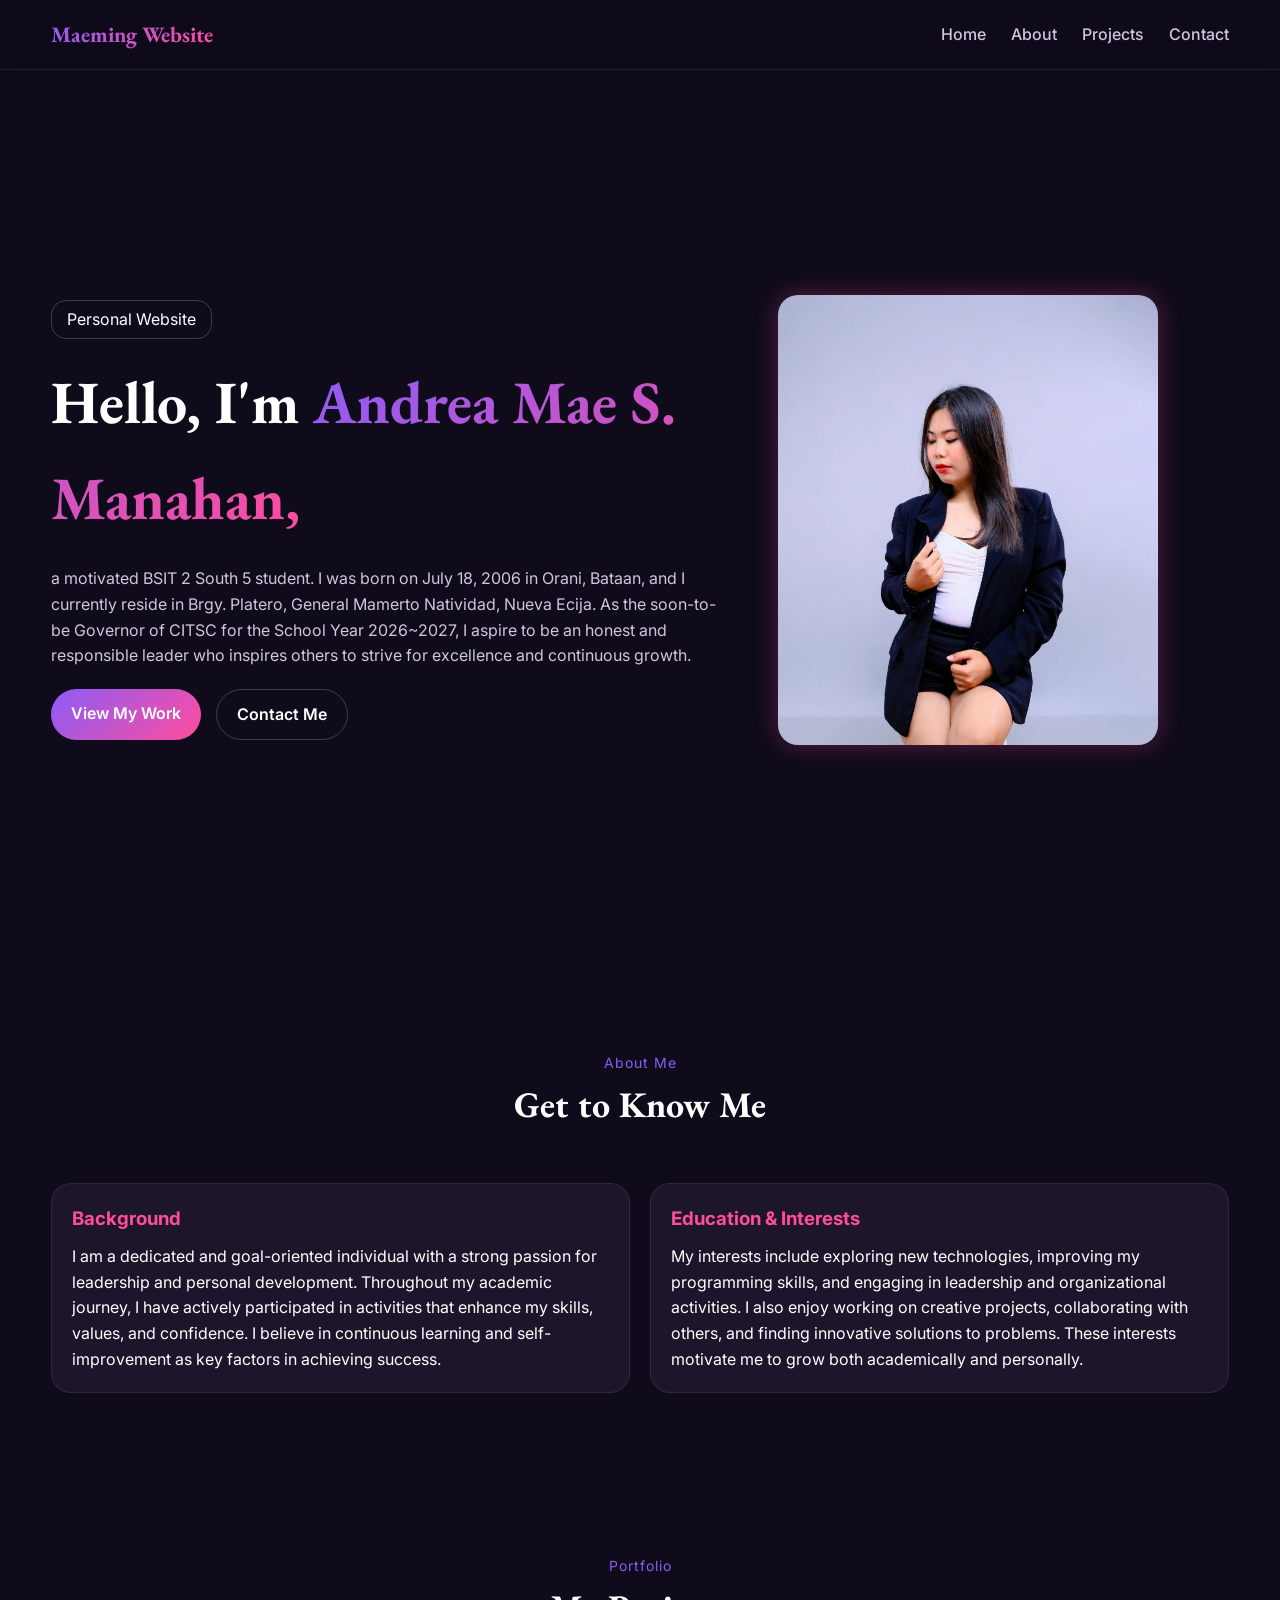
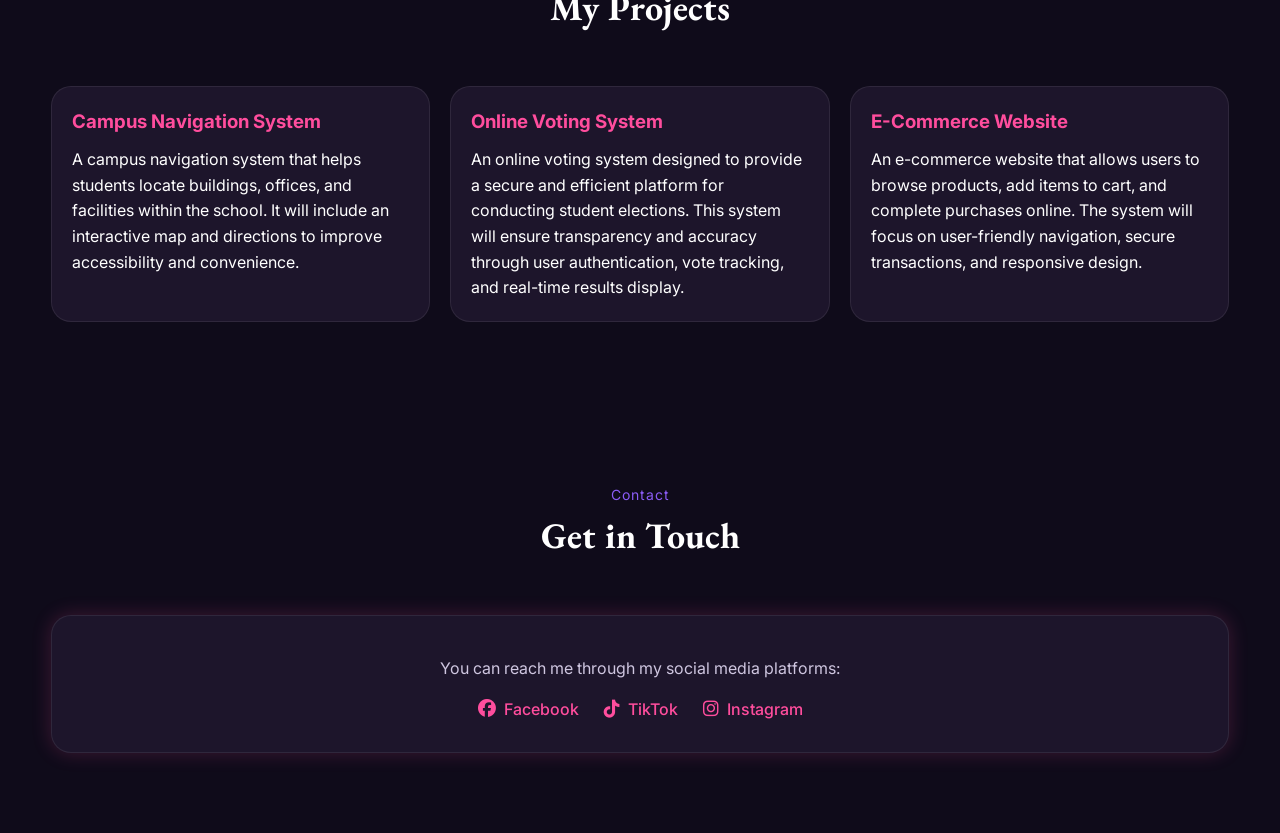
==== index.html @ f9fed1a8 "final" ====
<!DOCTYPE html>
<html lang="en">
<head>
  <meta charset="UTF-8" />
  <meta name="viewport" content="width=device-width, initial-scale=1.0" />
  <title>My Personal Website</title>
  <link rel="preconnect" href="https://fonts.googleapis.com">
  <link rel="preconnect" href="https://fonts.gstatic.com" crossorigin>
  <link href="https://fonts.googleapis.com/css2?family=EB+Garamond:wght@400;500;600;700&family=Inter:wght@400;500;600;700&display=swap" rel="stylesheet">
  <link rel="stylesheet" href="https://cdnjs.cloudflare.com/ajax/libs/font-awesome/6.5.0/css/all.min.css">
  <link rel="stylesheet" href="/style/my_website.css" />
</head>
<body>
  <header class="navbar">
    <div class="nav-inner">
      <a href="#home" class="website-title">Maeming Website</a>
      <nav>
        <ul class="nav-links" id="navLinks">
          <li><a href="#home">Home</a></li>
          <li><a href="#about">About</a></li>
          <li><a href="#projects">Projects</a></li>
          <li><a href="#contact">Contact</a></li>
        </ul>
      </nav>
      <button class="menu-btn" id="menuBtn">Menu</button>
    </div>
  </header>

  <main>
    <section class="home" id="home">
      <div class="container home-grid">
        <div class="home-content">
          <span class="personal-text">Personal Website</span>
          <h1>Hello, I'm <span>Andrea Mae S. Manahan,</span></h1>
          <p>
            a motivated BSIT 2 South 5 student. I was born on July 18, 2006 in Orani, Bataan, 
            and I currently reside in Brgy. Platero, General Mamerto Natividad, Nueva Ecija. 
            As the soon-to-be Governor of CITSC for the School Year 2026~2027, 
            I aspire to be an honest and responsible leader who inspires 
            others to strive for excellence and continuous growth.
          </p>
          <div class="home-btns">
            <a href="#projects" class="btn visit-btn">View My Work</a>
            <a href="#contact" class="btn contact-btn">Contact Me</a>
          </div>
        </div>

        <div class="profile-container">
            <img src="/images/home-pic.jpeg" alt="My picture">
        </div>
      </div>
    </section>

    <section id="about">
      <div class="container">
        <div class="section-title">
          <span>About Me</span>
          <h2>Get to Know Me</h2>
        </div>

        <div class="about-grid">
          <div class="card">
            <h3>Background</h3>
            <p>
              I am a dedicated and goal-oriented individual with a strong passion for leadership and personal development. 
              Throughout my academic journey, I have actively participated in activities that enhance my skills, values, and confidence. 
              I believe in continuous learning and self-improvement as key factors in achieving success.
            </p>
          </div>

          <div class="card">
            <h3>Education & Interests</h3>
            <p>
              My interests include exploring new technologies, improving my programming skills, and engaging in leadership and organizational activities. 
              I also enjoy working on creative projects, collaborating with others, and finding innovative solutions to problems. 
              These interests motivate me to grow both academically and personally.
            </p>
          </div>
        </div>
      </div>
    </section>

    <section id="projects">
      <div class="container">
        <div class="section-title">
          <span>Portfolio</span>
          <h2>My Projects</h2>
        </div>

        <div class="projects-grid">
          <article class="project-card">
            <h3>Campus Navigation System</h3>
            <p>
              A campus navigation system that helps students locate buildings, offices, and facilities within the school.
              It will include an interactive map and directions to improve accessibility and convenience.
            </p>
          </article>

          <article class="project-card">
            <h3>Online Voting System</h3>
            <p>
              An online voting system designed to provide a secure and efficient platform for conducting student elections. 
              This system will ensure transparency and accuracy through user authentication, vote tracking, and real-time results display.
            </p>
          </article>

          <article class="project-card">
            <h3>E-Commerce Website</h3>
            <p>
              An e-commerce website that allows users to browse products, add items to cart, and complete purchases online. 
              The system will focus on user-friendly navigation, secure transactions, and responsive design.
            </p>
          </article>
        </div>
      </div>
    </section>

    <section id="contact">
      <div class="container">
        <div class="section-title">
          <span>Contact</span>
          <h2>Get in Touch</h2>
        </div>

        <div class="contact-card">
            <p>You can reach me through my social media platforms:</p>

            <div class="social-links">
                <a href="https://www.facebook.com/share/1G7i9qX31x/"><i class="fab fa-facebook"></i> Facebook</a>
                <a href="https://www.tiktok.com/@_txrdea?_r=1&_t=ZS-95jRp6hzpKL"><i class="fab fa-tiktok"></i> TikTok</a>
                <a href="https://www.instagram.com/itsandreqeaa_?igsh=MWo0ZTBmNjd3a3o5Yg=="><i class="fab fa-instagram"></i> Instagram</a>
            </div>
        </div>
      </div>
    </section>
  </main>

  <script>
    const menuBtn = document.getElementById("menuBtn");
    const navLinks = document.getElementById("navLinks");

    menuBtn.addEventListener("click", () => {
      navLinks.classList.toggle("show");
    });
  </script>
</body>
</html>
---- style/my_website.css ----
* {
    margin: 0;
    padding: 0;
    box-sizing: border-box;
    scroll-behavior: smooth;
}

body {
    background: #0F0B1A;
    color: #FFFFFF;
    font-family: "Inter", sans-serif;
    line-height: 1.6;
}

a {
    text-decoration: none;
    color: inherit;
}

ul {
    list-style: none;
}

.container {
    width: min(92%, 1200px);
    margin: 0 auto;
}

.navbar {
    width: 100%;
    height: 70px;
    position: sticky;
    top: 0;
    z-index: 1000;
    background: rgba(15, 11, 26, 0.9);
    backdrop-filter: blur(10px);
    border-bottom: 1px solid rgba(255,255,255,0.08);
}

.nav-inner {
    width: min(92%, 1200px);
    margin: 0 auto;
    height: 100%;
    display: flex;
    align-items: center;
    justify-content: space-between;
}

.website-title {
    font-family: "EB Garamond", serif;
    font-size: 22px;
    font-weight: bold;
    background: linear-gradient(135deg, #8B5CF6, #FF4D9D);
    background-clip: text;
    -webkit-text-fill-color: transparent;
}

.nav-links {
    display: flex;
    gap: 25px;
}

.nav-links a {
    color: #CFC6E0;
    font-weight: 500;
    transition: 0.3s;
}

.nav-links a:hover {
    color: #FF4D9D;
}

.menu-btn {
    display: none;
    background: linear-gradient(135deg, #8B5CF6, #FF4D9D);
    color: #ffffff;
    border: none;
    padding: 10px 14px;
    border-radius: 10px;
    font-size: 18px;
    cursor: pointer;
    transition: 0.3s;
}

.menu-btn:hover {
    transform: scale(1.05);
    box-shadow: 0 0 20px rgba(139, 92, 246, 0.5);
}

.menu-btn:active {
    transform: scale(0.95);
    box-shadow: 0 0 10px rgba(255, 77, 157, 0.6);
}

.home {
    min-height: 100vh;
    display: flex;
    align-items: center;
}

.home-grid {
    display: grid;
    grid-template-columns: 1.2fr 0.8fr;
    gap: 50px;
    align-items: center;
}

.home-content {
    display: flex;
    flex-direction: column;
    align-items: flex-start;
}

.personal-text {
    padding: 6px 15px;
    border: 1px solid rgba(255, 255, 255, 0.2);
    border-radius: 15px;
}

.home h1 {
    font-size: 60px;
    font-family: "EB Garamond", serif;
    color: white;
    margin-top: 15px;
}

.home h1 span {
    background: linear-gradient(135deg, #8B5CF6, #FF4D9D);
    background-clip: text;
    -webkit-text-fill-color: transparent;
}

.home p {
    color: #CFC6E0;
    margin: 20px 0;
}

.home-btns {
    display: flex;
    gap: 15px;
}

.btn {
    padding: 12px 20px;
    border-radius: 30px;
    font-weight: 600;
    transition: 0.3s;
}

.visit-btn {
    background: linear-gradient(135deg, #8B5CF6, #FF4D9D);
    color: white;
}

.visit-btn:hover {
    transform: translateY(-2px);
    box-shadow: 0 0 20px rgba(139, 92, 246, 0.5);
}

.contact-btn {
    border: 1px solid rgba(255, 255, 255, 0.2);
    color: white;
}

.contact-btn:hover {
    transform: translateY(-2px);
    background: rgba(255, 255, 255, 0.05);
    box-shadow: 0 0 20px rgba(255, 77, 157, 0.4);
}

.profile-container {
    width: 380px;
    height: 450px;
    border-radius: 20px;
    overflow: hidden;
    display: flex;
    align-items: center;
    justify-content: center;
    box-shadow: 0 0 25px rgba(255, 77, 157, 0.3);
    background: #1D152B;
}

.profile-container img {
    width: 100%;
    height: 100%;
    object-fit: cover;
}

section {
    padding: 80px 0;
}

.section-title {
    text-align: center;
    margin-bottom: 50px;
}

.section-title span {
    color: #8B5CF6;
    font-size: 14px;
    letter-spacing: 1px;
}

.section-title h2 {
    font-size: 36px;
    font-family: "EB Garamond", serif;
}

.about-grid {
    display: grid;
    grid-template-columns: repeat(2, 1fr);
    gap: 20px;
}

.card {
    background: #1D152B;
    padding: 20px;
    border-radius: 20px;
    border: 1px solid rgba(255,255,255,0.08);
}

.card h3 {
    margin-bottom: 10px;
    color: #FF4D9D;
}

.projects-grid {
    display: grid;
    grid-template-columns: repeat(3, 1fr);
    gap: 20px;
}

.project-card {
    background: #1D152B;
    padding: 20px;
    border-radius: 20px;
    border: 1px solid rgba(255,255,255,0.08);
    transition: 0.3s;
}

.project-card:hover {
    transform: translateY(-5px);
    box-shadow: 0 0 20px rgba(255,77,157,0.4);
}

.project-card h3 {
    color: #FF4D9D;
    margin-bottom: 10px;
}

.contact-card {
    background: #1D152B;
    padding: 30px;
    border-radius: 20px;
    text-align: center;
    border: 1px solid rgba(255,255,255,0.08);
    box-shadow: 0 0 20px rgba(255,77,157,0.2);
}

.contact-card p {
    margin: 10px 0;
    color: #CFC6E0;
}

.social-links {
    display: flex;
    justify-content: center;
    gap: 25px;
    margin-top: 15px;
}

.social-links a {
    display: flex;
    align-items: center;
    gap: 8px;
    color: #FF4D9D;
    font-weight: 500;
    transition: 0.3s;
}

.social-links a i {
    font-size: 18px;
}

.social-links a:hover {
    color: #8B5CF6;
    transform: translateY(-2px);
    text-shadow: 0 0 10px rgba(139,92,246,0.6);
}

@media (max-width: 900px) {
    .about-grid,
    .projects-grid {
        grid-template-columns: 1fr;
    }
}

@media (max-width: 768px) {
    .menu-btn {
        display: block;
    }

    .nav-links {
        display: flex;
        position: absolute;
        top: 70px;
        left: 0;
        width: 100%;
        background: #140F20;
        flex-direction: column;
        align-items: center;
        gap: 18px;
        padding: 20px 0;
        border-bottom: 1px solid rgba(255,255,255,0.08);

        opacity: 0;
        visibility: hidden;
        transform: translateY(-15px);
        pointer-events: none;

        transition: opacity 0.3s ease, transform 0.3s ease, visibility 0.3s ease;
    }

    .nav-links.show {
        opacity: 1;
        visibility: visible;
        transform: translateY(0);
        pointer-events: auto;
    }

    .home {
        min-height: auto;
        align-items: flex-start;
        padding-top: 20px;
    }

    .home-grid {
        display: flex;
        gap: 0px;
        flex-direction: column;
        align-items: center;
        text-align: center;
    }

    .home-content {
        display: contents;
    }

    .personal-text {
        order: 1;
    }

    .profile-container {
        order: 2;
        width: 260px;
        height: 320px;
        margin: 15px 0;
    }

    .home p {
        order: 3;
        max-width: 90%;
    }

    .home-btns {
        order: 4;
        flex-direction: row;
        align-items: center;
        gap: 10px;
    }

    .home h1 {
        order: 1;
        font-size: 40px;
    }

    .btn {
        width: auto;
        padding: 10px 16px;
    }
}

@media (max-width: 480px) {
    .home h1 {
        font-size: 32px;
    }

    .profile-container {
        width: min(100%, 230px);
        height: 280px;
    }

    .home-btns {
        flex-direction: column;
        align-items: center;
    }

    .btn {
        width: 100%;
        max-width: 220px;
        text-align: center;
    }

    .social-links {
        flex-direction: column;
    }
}
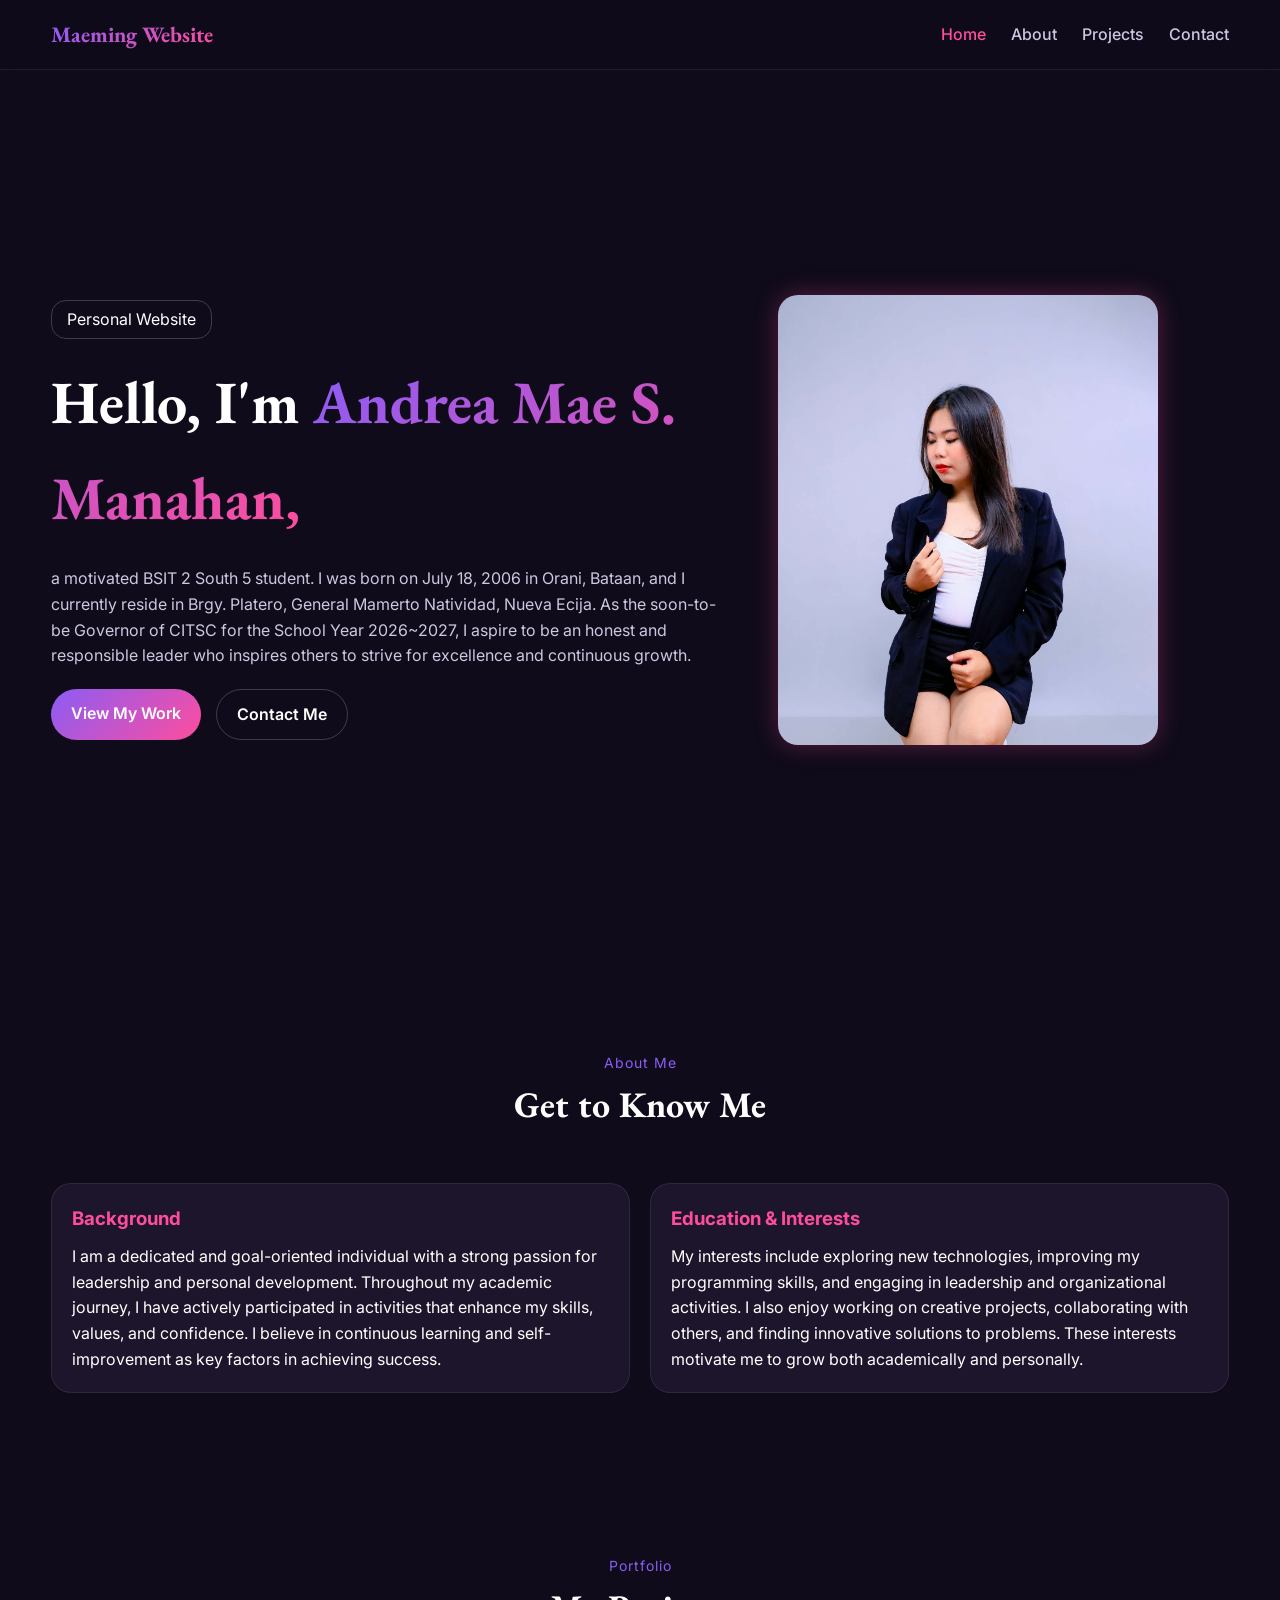
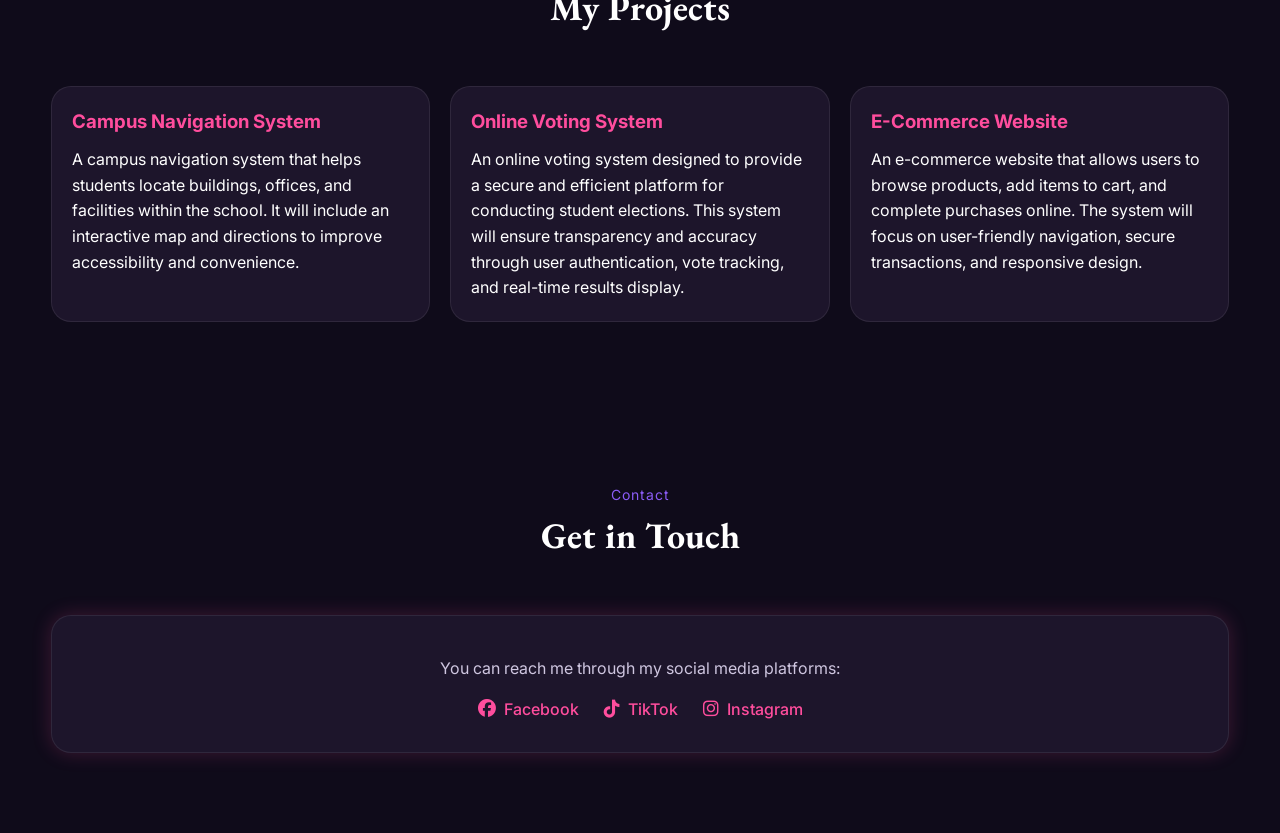
==== commit 6608411f: "finaaaaal" ====
--- a/index.html
+++ b/index.html
@@ -22,7 +22,9 @@
           <li><a href="#contact">Contact</a></li>
         </ul>
       </nav>
-      <button class="menu-btn" id="menuBtn">Menu</button>
+      <button class="menu-btn" id="menuBtn">
+        <i class="fa-solid fa-bars"></i>
+      </button>
     </div>
   </header>
 
@@ -138,9 +140,57 @@
   <script>
     const menuBtn = document.getElementById("menuBtn");
     const navLinks = document.getElementById("navLinks");
+    const navItems = document.querySelectorAll(".nav-links a");
+    const sections = document.querySelectorAll("section");
+    const menuIcon = menuBtn.querySelector("i");
 
     menuBtn.addEventListener("click", () => {
-      navLinks.classList.toggle("show");
+        navLinks.classList.toggle("show");
+        menuBtn.classList.toggle("active");
+
+        if (menuBtn.classList.contains("active")) {
+            menuIcon.classList.remove("fa-bars");
+            menuIcon.classList.add("fa-xmark");
+        } else {
+            menuIcon.classList.remove("fa-xmark");
+            menuIcon.classList.add("fa-bars");
+        }
+    });
+
+    navItems.forEach(link => {
+        link.addEventListener("click", () => {
+            navLinks.classList.remove("show");
+            menuBtn.classList.remove("active");
+            menuIcon.classList.remove("fa-xmark");
+            menuIcon.classList.add("fa-bars");
+
+            navItems.forEach(item => item.classList.remove("active"));
+            link.classList.add("active");
+        });
+    });
+
+    window.addEventListener("scroll", () => {
+        let current = "";
+
+        sections.forEach(section => {
+            const sectionTop = section.offsetTop - 160;
+
+            if (window.scrollY >= sectionTop) {
+                current = section.getAttribute("id");
+            }
+        });
+
+        if (window.innerHeight + window.scrollY >= document.body.offsetHeight - 5) {
+            current = "contact";
+        }
+
+        navItems.forEach(link => {
+            link.classList.remove("active");
+
+            if (link.getAttribute("href") === "#" + current) {
+                link.classList.add("active");
+            }
+        });
     });
   </script>
 </body>
--- a/style/my_website.css
+++ b/style/my_website.css
@@ -66,18 +66,21 @@
     transition: 0.3s;
 }
 
+.nav-links a.active,
 .nav-links a:hover {
     color: #FF4D9D;
 }
 
 .menu-btn {
     display: none;
+    width: 42px;
+    height: 42px;
     background: linear-gradient(135deg, #8B5CF6, #FF4D9D);
     color: #ffffff;
     border: none;
-    padding: 10px 14px;
     border-radius: 10px;
-    font-size: 18px;
+    align-items: center;
+    justify-content: center;
     cursor: pointer;
     transition: 0.3s;
 }
@@ -90,6 +93,17 @@
 .menu-btn:active {
     transform: scale(0.95);
     box-shadow: 0 0 10px rgba(255, 77, 157, 0.6);
+}
+
+.menu-btn i {
+    font-size: 18px;
+    margin: 0;
+    line-height: 1;
+    transition: 0.3s ease;
+}
+
+.menu-btn.active i {
+    transform: rotate(180deg);
 }
 
 .home {
@@ -297,7 +311,11 @@
 
 @media (max-width: 768px) {
     .menu-btn {
-        display: block;
+        display: flex;
+        width: 42px;
+        height: 42px;
+        align-items: center;
+        justify-content: center;
     }
 
     .nav-links {
@@ -400,8 +418,4 @@
         max-width: 220px;
         text-align: center;
     }
-
-    .social-links {
-        flex-direction: column;
-    }
 }
